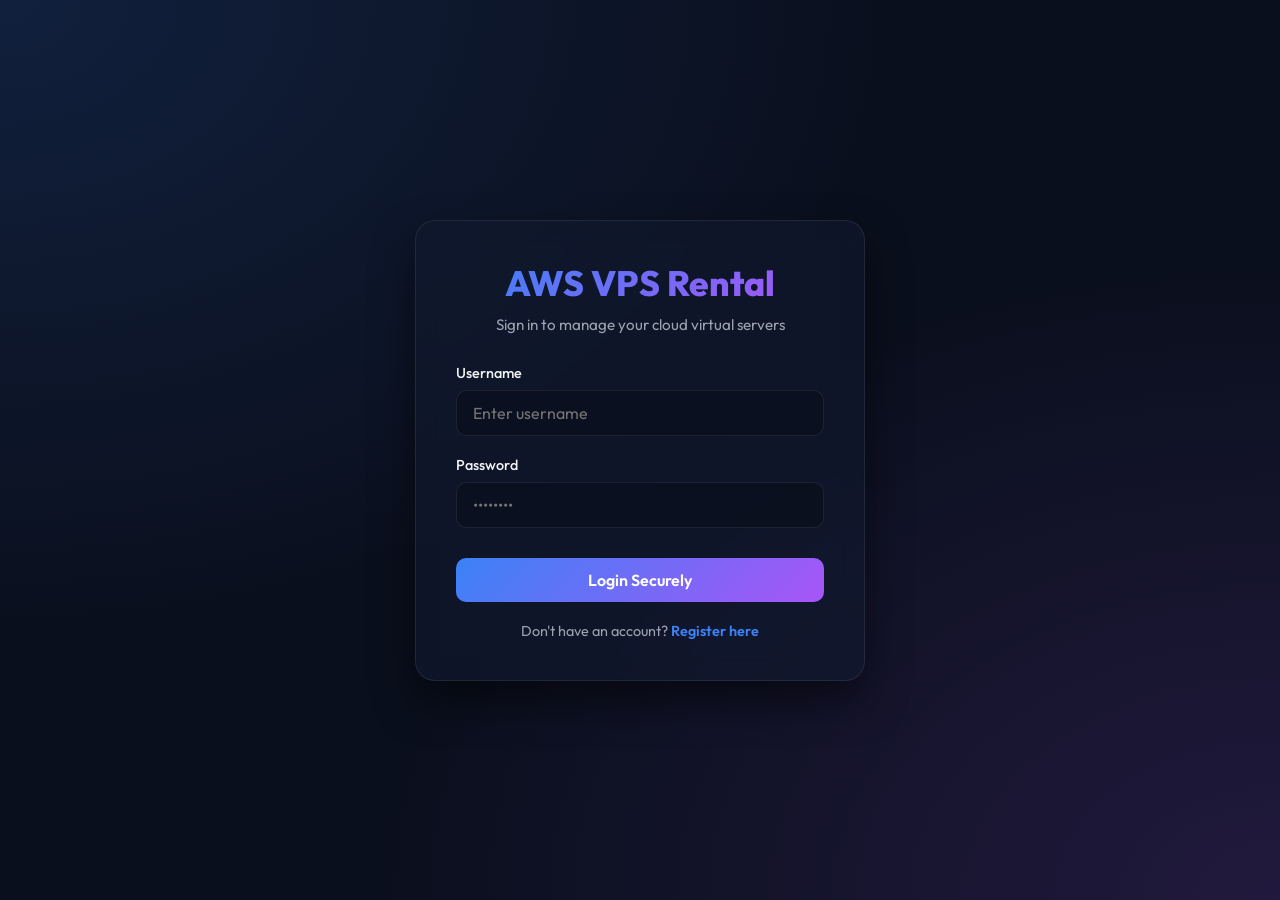
==== src/main/resources/static/dashboard.html @ e527810d "initial commit" ====
<!DOCTYPE html>
<html lang="en">
<head>
    <meta charset="UTF-8">
    <meta name="viewport" content="width=device-width, initial-scale=1.0">
    <title>Dashboard - AWS VPS Rental</title>
    <link rel="stylesheet" href="css/style.css">
</head>
<body>

    <div id="alert-banner"></div>

    <!-- NAVBAR -->
    <nav class="dashboard-nav">
        <div class="nav-brand">
            <span>⚡</span> AWS VPS Panel
        </div>
        <div class="nav-user">
            <div style="text-align: right;">
                <div id="user-display-name" style="font-weight: 700;">Loading...</div>
                <div id="user-display-email" style="font-size: 0.8rem; color: var(--text-muted);">Loading...</div>
            </div>
            <div class="avatar-wrapper" onclick="document.getElementById('avatar-file-input').click()">
                <img id="user-display-avatar" class="avatar-image" src="https://www.gravatar.com/avatar/00000000000000000000000000000000?d=mp&f=y" alt="Avatar">
            </div>
            <!-- Hidden avatar file input -->
            <input type="file" id="avatar-file-input" style="display: none;" accept="image/*">
            <button id="logout-btn" class="btn btn-secondary" style="width: auto; padding: 8px 16px; margin: 0;">Logout</button>
        </div>
    </nav>

    <!-- MAIN DASHBOARD CONTENT -->
    <main class="dashboard-main">
        
        <!-- LEFT COLUMN: VPS Instances & Rental -->
        <section style="display: flex; flex-direction: column; gap: 30px;">
            
            <!-- VPS Instance List -->
            <div class="panel-card">
                <div class="panel-header">
                    <h2>Rented VPS Instances</h2>
                    <button id="refresh-vps-list" class="btn btn-secondary" style="width: auto; padding: 6px 14px; margin: 0; font-size: 0.85rem;">🔄 Refresh</button>
                </div>
                
                <div id="vps-list-container" class="vps-grid">
                    <!-- Cards will be dynamically generated by JS -->
                    <div style="text-align: center; color: var(--text-muted); padding: 40px 0;">
                        Loading instances...
                    </div>
                </div>
            </div>

            <!-- Rent New VPS Form -->
            <div class="panel-card">
                <div class="panel-header">
                    <h2>Rent a New VPS</h2>
                </div>
                
                <form id="rent-vps-form" style="display: grid; grid-template-columns: 1fr 1fr; gap: 20px;">
                    <div class="form-group" style="grid-column: span 2;">
                        <label for="rent-name">VPS Name / Label</label>
                        <input type="text" id="rent-name" class="form-control" placeholder="production-db-server" required>
                    </div>
                    
                    <div class="form-group">
                        <label for="rent-instance-type">Instance Type (AWS EC2)</label>
                        <select id="rent-instance-type" class="form-control">
                            <option value="t2.micro">t2.micro ($5.00 / month)</option>
                            <option value="t3.micro" selected>t3.micro ($8.00 / month)</option>
                            <option value="t3.medium">t3.medium ($20.00 / month)</option>
                        </select>
                    </div>

                    <div class="form-group">
                        <label for="rent-os">Operating System</label>
                        <select id="rent-os" class="form-control">
                            <option value="UBUNTU">Ubuntu Server 22.04 LTS</option>
                            <option value="AMAZON_LINUX">Amazon Linux 2023</option>
                            <option value="WINDOWS">Windows Server 2022 Base</option>
                        </select>
                    </div>

                    <div style="grid-column: span 2; display: flex; align-items: center; justify-content: space-between; background: rgba(255,255,255,0.03); padding: 15px; border-radius: 8px;">
                        <div>
                            <span style="color: var(--text-muted); font-size: 0.9rem;">Initial Monthly Cost:</span>
                            <div id="rent-price-display" style="font-size: 1.4rem; font-weight: 800; color: var(--success);">$8.00</div>
                        </div>
                        <button type="submit" class="btn" style="width: auto; margin-top: 0;">Provision Server</button>
                    </div>
                </form>
            </div>

        </section>

        <!-- RIGHT COLUMN: Wallet & Account Logs -->
        <section style="display: flex; flex-direction: column; gap: 30px;">
            
            <!-- Wallet Card -->
            <div class="panel-card">
                <div class="panel-header">
                    <h2>My Cloud Wallet</h2>
                </div>
                
                <div class="wallet-box">
                    <div class="balance-title">Current Balance</div>
                    <div class="balance-amount" id="user-display-balance">$0.00</div>
                </div>

                <!-- Sim Deposit Form -->
                <form id="deposit-form" style="display: flex; flex-direction: column; gap: 10px;">
                    <div class="form-group" style="margin-bottom: 5px;">
                        <label for="deposit-amount">Deposit Funds (Simulated)</label>
                        <input type="number" id="deposit-amount" class="form-control" placeholder="50.00" min="0.01" step="0.01" required>
                    </div>
                    <button type="submit" class="btn">Add Simulated Balance</button>
                </form>
            </div>

            <!-- Transaction History -->
            <div class="panel-card">
                <div class="panel-header">
                    <h2>Transaction Logs</h2>
                </div>
                
                <div class="tx-table-container">
                    <table class="tx-table">
                        <thead>
                            <tr>
                                <th>Type</th>
                                <th>Amount</th>
                                <th>Description</th>
                            </tr>
                        </thead>
                        <tbody id="transaction-list-body">
                            <tr>
                                <td colspan="3" style="text-align: center; color: var(--text-muted);">No logs available</td>
                            </tr>
                        </tbody>
                    </table>
                </div>
            </div>

        </section>

    </main>

    <script src="js/app.js"></script>
</body>
</html>
---- src/main/resources/static/css/style.css ----
@import url('https://fonts.googleapis.com/css2?family=Outfit:wght@300;400;500;600;700;800&display=swap');

:root {
    --bg-dark: #0a0f1d;
    --bg-card: rgba(18, 26, 47, 0.65);
    --border-color: rgba(255, 255, 255, 0.08);
    --primary: #3b82f6;
    --primary-glow: rgba(59, 130, 246, 0.35);
    --secondary: #a855f7;
    --secondary-glow: rgba(168, 85, 247, 0.35);
    --success: #10b981;
    --success-glow: rgba(16, 185, 129, 0.2);
    --warning: #f59e0b;
    --warning-glow: rgba(245, 158, 11, 0.2);
    --danger: #ef4444;
    --danger-glow: rgba(239, 68, 68, 0.2);
    --text-main: #f3f4f6;
    --text-muted: #9ca3af;
    --font-family: 'Outfit', -apple-system, BlinkMacSystemFont, sans-serif;
    --transition: all 0.3s cubic-bezier(0.4, 0, 0.2, 1);
}

* {
    box-sizing: border-box;
    margin: 0;
    padding: 0;
}

body {
    background-color: var(--bg-dark);
    background-image: 
        radial-gradient(at 0% 0%, rgba(59, 130, 246, 0.15) 0px, transparent 50%),
        radial-gradient(at 100% 100%, rgba(168, 85, 247, 0.15) 0px, transparent 50%);
    background-attachment: fixed;
    color: var(--text-main);
    font-family: var(--font-family);
    min-height: 100vh;
    display: flex;
    flex-direction: column;
    overflow-x: hidden;
}

/* Auth Pages Container */
.auth-container {
    display: flex;
    align-items: center;
    justify-content: center;
    min-height: 100vh;
    padding: 20px;
}

.auth-card {
    background: var(--bg-card);
    backdrop-filter: blur(12px);
    border: 1px solid var(--border-color);
    border-radius: 20px;
    padding: 40px;
    width: 100%;
    max-width: 450px;
    box-shadow: 0 20px 40px rgba(0, 0, 0, 0.5);
    animation: fadeIn 0.6s ease-out;
}

@keyframes fadeIn {
    from { opacity: 0; transform: translateY(20px); }
    to { opacity: 1; transform: translateY(0); }
}

.auth-header {
    text-align: center;
    margin-bottom: 30px;
}

.auth-header h1 {
    font-size: 2.2rem;
    font-weight: 800;
    background: linear-gradient(135deg, var(--primary), var(--secondary));
    -webkit-background-clip: text;
    -webkit-text-fill-color: transparent;
    margin-bottom: 10px;
}

.auth-header p {
    color: var(--text-muted);
    font-size: 0.95rem;
}

/* Forms */
.form-group {
    margin-bottom: 20px;
}

.form-group label {
    display: block;
    margin-bottom: 8px;
    font-size: 0.9rem;
    font-weight: 500;
    color: var(--text-main);
}

.form-control {
    width: 100%;
    background: rgba(10, 15, 29, 0.8);
    border: 1px solid var(--border-color);
    border-radius: 10px;
    padding: 12px 16px;
    color: #fff;
    font-family: var(--font-family);
    font-size: 1rem;
    transition: var(--transition);
}

.form-control:focus {
    outline: none;
    border-color: var(--primary);
    box-shadow: 0 0 0 3px var(--primary-glow);
}

/* Buttons */
.btn {
    display: inline-flex;
    align-items: center;
    justify-content: center;
    background: linear-gradient(135deg, var(--primary), var(--secondary));
    color: white;
    border: none;
    border-radius: 10px;
    padding: 12px 24px;
    font-family: var(--font-family);
    font-weight: 600;
    font-size: 1rem;
    cursor: pointer;
    transition: var(--transition);
    width: 100%;
    margin-top: 10px;
}

.btn:hover {
    transform: translateY(-2px);
    box-shadow: 0 8px 20px rgba(59, 130, 246, 0.4);
}

.btn:active {
    transform: translateY(0);
}

.btn-secondary {
    background: rgba(255, 255, 255, 0.08);
    border: 1px solid var(--border-color);
    color: var(--text-main);
}

.btn-secondary:hover {
    background: rgba(255, 255, 255, 0.15);
    box-shadow: none;
}

.auth-switch {
    text-align: center;
    margin-top: 20px;
    font-size: 0.9rem;
    color: var(--text-muted);
}

.auth-switch a {
    color: var(--primary);
    text-decoration: none;
    font-weight: 600;
}

.auth-switch a:hover {
    text-decoration: underline;
}

/* Dashboard Layout */
.dashboard-nav {
    display: flex;
    align-items: center;
    justify-content: space-between;
    padding: 20px 40px;
    background: rgba(10, 15, 29, 0.6);
    backdrop-filter: blur(10px);
    border-bottom: 1px solid var(--border-color);
    position: sticky;
    top: 0;
    z-index: 100;
}

.nav-brand {
    font-size: 1.5rem;
    font-weight: 800;
    background: linear-gradient(135deg, var(--primary), var(--secondary));
    -webkit-background-clip: text;
    -webkit-text-fill-color: transparent;
    display: flex;
    align-items: center;
    gap: 8px;
}

.nav-user {
    display: flex;
    align-items: center;
    gap: 20px;
}

.avatar-wrapper {
    position: relative;
    width: 45px;
    height: 45px;
    border-radius: 50%;
    overflow: hidden;
    border: 2px solid var(--primary);
    cursor: pointer;
}

.avatar-image {
    width: 100%;
    height: 100%;
    object-fit: cover;
}

.dashboard-main {
    flex: 1;
    max-width: 1200px;
    width: 100%;
    margin: 0 auto;
    padding: 40px 20px;
    display: grid;
    grid-template-columns: 1fr;
    gap: 30px;
}

@media(min-width: 992px) {
    .dashboard-main {
        grid-template-columns: 2fr 1fr;
    }
}

.panel-card {
    background: var(--bg-card);
    backdrop-filter: blur(12px);
    border: 1px solid var(--border-color);
    border-radius: 16px;
    padding: 30px;
    box-shadow: 0 10px 30px rgba(0, 0, 0, 0.2);
}

.panel-header {
    display: flex;
    justify-content: space-between;
    align-items: center;
    margin-bottom: 25px;
}

.panel-header h2 {
    font-size: 1.5rem;
    font-weight: 700;
}

/* User Wallet & Info */
.wallet-box {
    background: linear-gradient(135deg, rgba(59, 130, 246, 0.1), rgba(168, 85, 247, 0.1));
    border: 1px dashed var(--primary);
    border-radius: 12px;
    padding: 20px;
    text-align: center;
    margin-bottom: 20px;
}

.balance-title {
    color: var(--text-muted);
    font-size: 0.9rem;
    margin-bottom: 5px;
}

.balance-amount {
    font-size: 2.2rem;
    font-weight: 800;
    color: #fff;
}

/* Grid for VPS cards */
.vps-grid {
    display: grid;
    grid-template-columns: 1fr;
    gap: 20px;
}

@media(min-width: 768px) and (max-width: 991px) {
    .vps-grid {
        grid-template-columns: 1fr 1fr;
    }
}

.vps-card {
    background: rgba(255, 255, 255, 0.03);
    border: 1px solid var(--border-color);
    border-radius: 14px;
    padding: 20px;
    transition: var(--transition);
}

.vps-card:hover {
    border-color: rgba(59, 130, 246, 0.3);
    transform: translateY(-3px);
    box-shadow: 0 10px 20px rgba(0,0,0,0.3);
}

.vps-header {
    display: flex;
    justify-content: space-between;
    align-items: center;
    margin-bottom: 15px;
}

.vps-title {
    font-weight: 700;
    font-size: 1.15rem;
}

.status-badge {
    padding: 4px 10px;
    border-radius: 50px;
    font-size: 0.75rem;
    font-weight: 700;
    text-transform: uppercase;
}

.status-running {
    background: var(--success-glow);
    color: var(--success);
    border: 1px solid rgba(16, 185, 129, 0.3);
}

.status-pending {
    background: var(--warning-glow);
    color: var(--warning);
    border: 1px solid rgba(245, 158, 11, 0.3);
}

.status-stopped {
    background: var(--danger-glow);
    color: var(--danger);
    border: 1px solid rgba(239, 68, 68, 0.3);
}

.vps-details {
    font-size: 0.9rem;
    color: var(--text-muted);
    margin-bottom: 20px;
    display: grid;
    grid-template-columns: 1fr 1fr;
    gap: 10px;
}

.vps-details span strong {
    color: var(--text-main);
}

.vps-actions {
    display: flex;
    gap: 10px;
}

.vps-actions button {
    flex: 1;
    padding: 8px 12px;
    border-radius: 6px;
    font-weight: 600;
    font-size: 0.85rem;
}

/* Custom Alert Banner */
#alert-banner {
    position: fixed;
    top: 20px;
    right: 20px;
    padding: 16px 24px;
    border-radius: 10px;
    color: white;
    font-weight: 600;
    box-shadow: 0 10px 25px rgba(0,0,0,0.5);
    z-index: 1000;
    display: none;
    animation: slideIn 0.3s ease-out;
}

@keyframes slideIn {
    from { transform: translateX(120%); }
    to { transform: translateX(0); }
}

.alert-success { background-color: var(--success); }
.alert-error { background-color: var(--danger); }

/* Table styling for transactions */
.tx-table-container {
    overflow-x: auto;
}

.tx-table {
    width: 100%;
    border-collapse: collapse;
    margin-top: 10px;
    font-size: 0.9rem;
}

.tx-table th, .tx-table td {
    padding: 12px;
    text-align: left;
    border-bottom: 1px solid var(--border-color);
}

.tx-table th {
    color: var(--text-muted);
    font-weight: 600;
}

.tx-amount-plus {
    color: var(--success);
    font-weight: 700;
}

.tx-amount-minus {
    color: var(--danger);
    font-weight: 700;
}
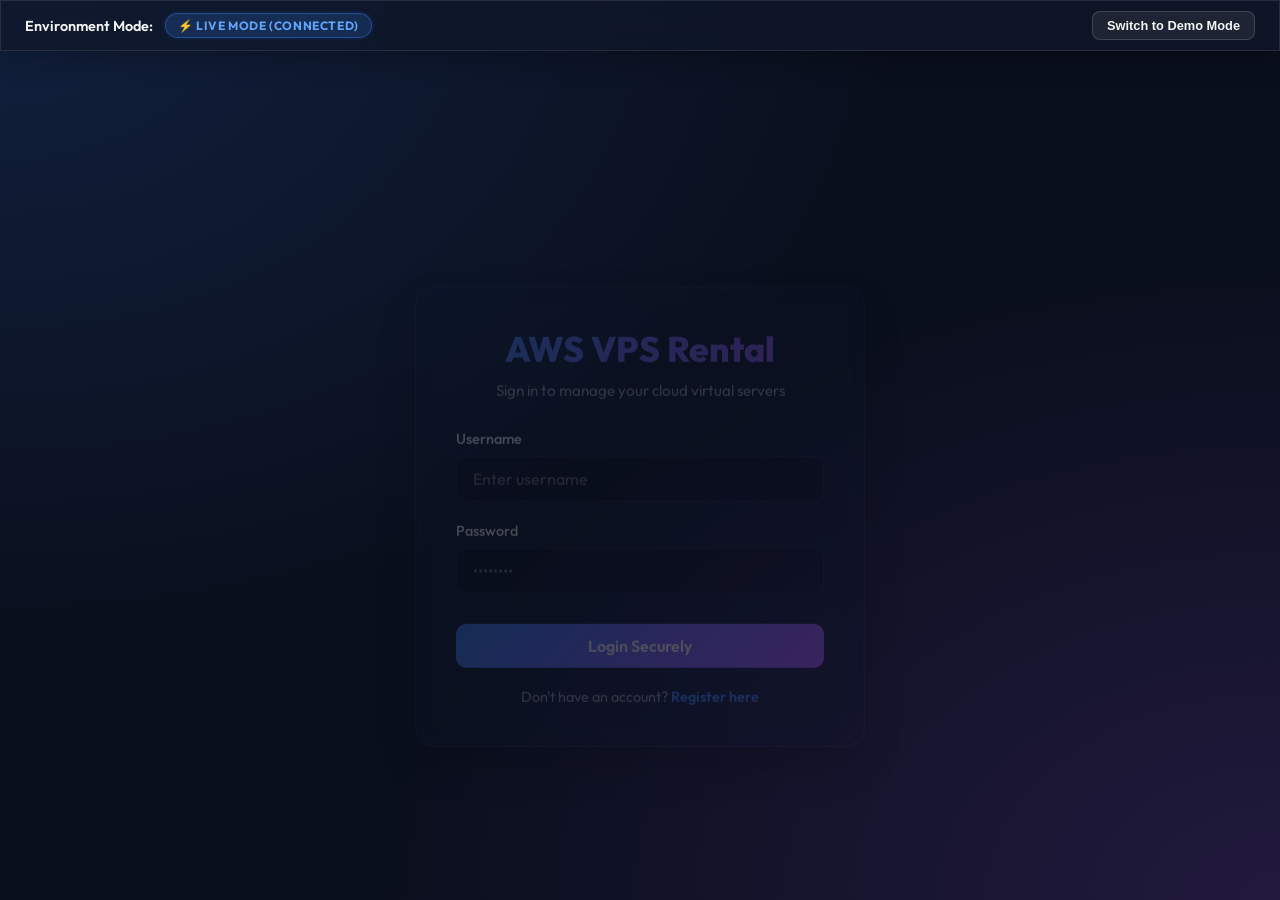
==== commit 573f84c7: "add FE" ====
--- a/src/main/resources/static/dashboard.html
+++ b/src/main/resources/static/dashboard.html
@@ -7,6 +7,14 @@
     <link rel="stylesheet" href="css/style.css">
 </head>
 <body>
+
+    <div class="mode-panel">
+        <div class="mode-info">
+            <span>Environment Mode:</span>
+            <span id="current-mode-badge" class="mode-badge mode-badge-mock">🔮 Demo Mode (Offline)</span>
+        </div>
+        <button id="toggle-mode-btn" class="mode-btn-toggle">Switch to Live Backend</button>
+    </div>
 
     <div id="alert-banner"></div>
 
--- a/src/main/resources/static/css/style.css
+++ b/src/main/resources/static/css/style.css
@@ -359,7 +359,8 @@
 
 .vps-actions {
     display: flex;
-    gap: 10px;
+    flex-wrap: wrap;
+    gap: 8px;
 }
 
 .vps-actions button {
@@ -425,3 +426,132 @@
     color: var(--danger);
     font-weight: 700;
 }
+
+/* Mode Indicator Panel */
+.mode-panel {
+    display: flex;
+    align-items: center;
+    justify-content: space-between;
+    background: rgba(15, 23, 42, 0.75);
+    backdrop-filter: blur(16px);
+    -webkit-backdrop-filter: blur(16px);
+    border: 1px solid rgba(255, 255, 255, 0.1);
+    padding: 10px 24px;
+    font-size: 0.9rem;
+    font-weight: 600;
+    color: var(--text-main);
+    z-index: 1000;
+    position: relative;
+    box-shadow: 0 4px 30px rgba(0, 0, 0, 0.3);
+}
+
+.mode-info {
+    display: flex;
+    align-items: center;
+    gap: 12px;
+}
+
+.mode-badge {
+    padding: 4px 12px;
+    border-radius: 50px;
+    font-size: 0.75rem;
+    font-weight: 700;
+    text-transform: uppercase;
+    letter-spacing: 0.05em;
+    display: inline-flex;
+    align-items: center;
+    gap: 6px;
+    box-shadow: 0 0 10px rgba(0, 0, 0, 0.2);
+}
+
+.mode-badge-mock {
+    background: rgba(168, 85, 247, 0.2);
+    color: #c084fc;
+    border: 1px solid rgba(168, 85, 247, 0.4);
+    box-shadow: 0 0 15px rgba(168, 85, 247, 0.25);
+    animation: glow-purple 2s infinite alternate;
+}
+
+.mode-badge-live {
+    background: rgba(59, 130, 246, 0.2);
+    color: #60a5fa;
+    border: 1px solid rgba(59, 130, 246, 0.4);
+    box-shadow: 0 0 15px rgba(59, 130, 246, 0.25);
+    animation: glow-blue 2s infinite alternate;
+}
+
+.mode-btn-toggle {
+    background: rgba(255, 255, 255, 0.07);
+    border: 1px solid rgba(255, 255, 255, 0.15);
+    color: var(--text-main);
+    padding: 6px 14px;
+    border-radius: 8px;
+    font-size: 0.8rem;
+    font-weight: 600;
+    cursor: pointer;
+    transition: var(--transition);
+    width: auto;
+    margin: 0;
+}
+
+.mode-btn-toggle:hover {
+    background: rgba(255, 255, 255, 0.15);
+    border-color: rgba(255, 255, 255, 0.3);
+    transform: translateY(-1px);
+}
+
+/* Pulsing effects for transitions */
+@keyframes glow-purple {
+    from { box-shadow: 0 0 5px rgba(168, 85, 247, 0.2); }
+    to { box-shadow: 0 0 15px rgba(168, 85, 247, 0.5); }
+}
+
+@keyframes glow-blue {
+    from { box-shadow: 0 0 5px rgba(59, 130, 246, 0.2); }
+    to { box-shadow: 0 0 15px rgba(59, 130, 246, 0.5); }
+}
+
+@keyframes pulse-warning {
+    0% { opacity: 0.6; box-shadow: 0 0 0 0 rgba(245, 158, 11, 0.4); }
+    70% { opacity: 1; box-shadow: 0 0 0 6px rgba(245, 158, 11, 0); }
+    100% { opacity: 0.6; box-shadow: 0 0 0 0 rgba(245, 158, 11, 0); }
+}
+
+.status-pending, .status-rebooting, .status-stopping {
+    animation: pulse-warning 1.8s infinite ease-in-out;
+}
+
+/* Extra premium styling */
+.panel-card {
+    border: 1px solid rgba(255, 255, 255, 0.07);
+    background: rgba(15, 23, 42, 0.45);
+    box-shadow: 0 8px 32px 0 rgba(0, 0, 0, 0.37);
+}
+
+.btn:hover {
+    box-shadow: 0 0 20px rgba(59, 130, 246, 0.4), 0 0 40px rgba(168, 85, 247, 0.2);
+}
+
+.vps-card {
+    background: rgba(255, 255, 255, 0.02);
+    border: 1px solid rgba(255, 255, 255, 0.05);
+}
+
+/* Tooltip or instruction helper for verification */
+.demo-helper {
+    background: rgba(168, 85, 247, 0.1);
+    border: 1px dashed rgba(168, 85, 247, 0.3);
+    padding: 12px;
+    border-radius: 10px;
+    margin-top: 15px;
+    font-size: 0.85rem;
+    color: #d8b4fe;
+    display: flex;
+    flex-direction: column;
+    gap: 4px;
+}
+
+.demo-helper strong {
+    color: #f3e8ff;
+}
+
